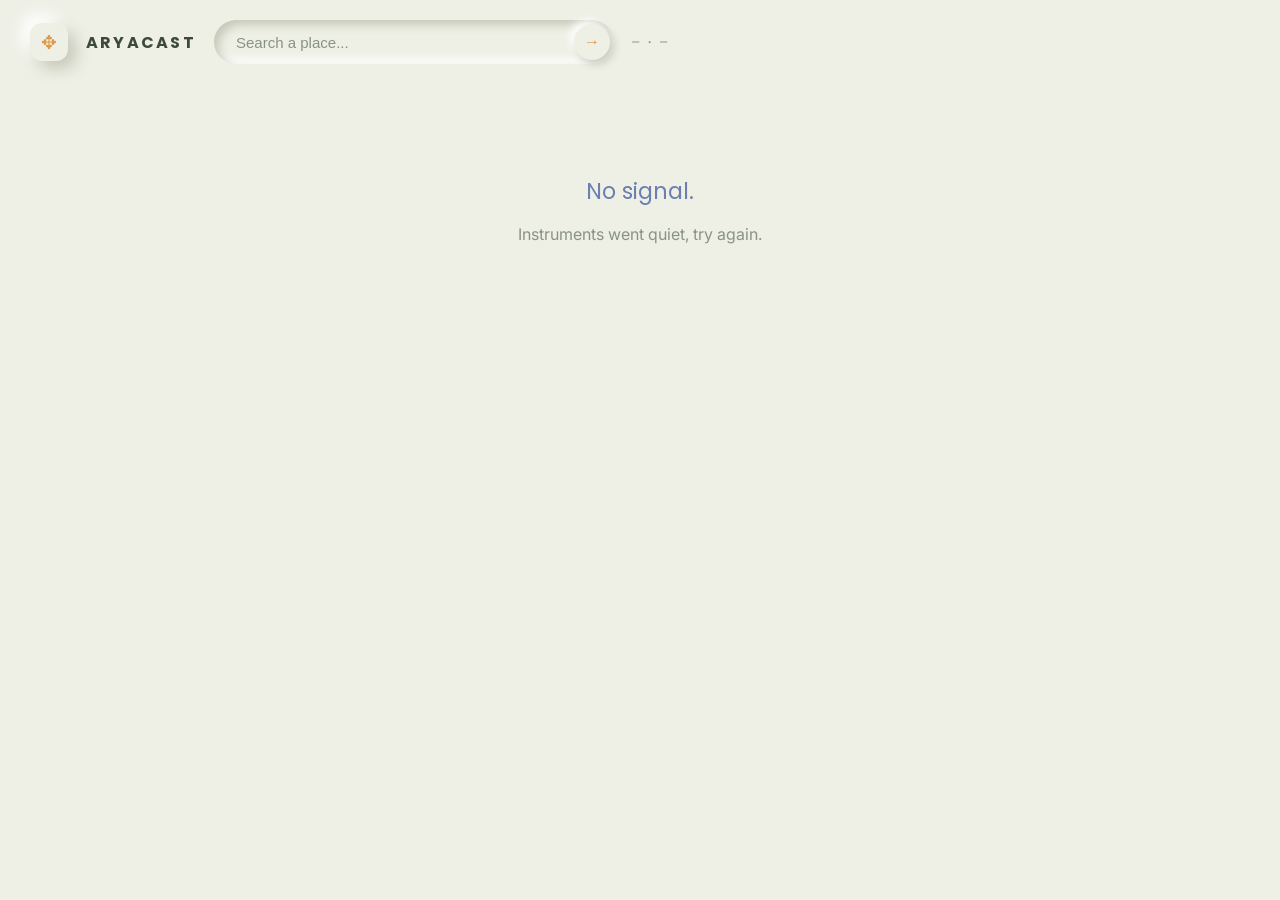
==== index.html @ 92b96210 "Add files via upload" ====
<!DOCTYPE html>
<html lang="en">
<head>
<meta charset="UTF-8">
<meta name="viewport" content="width=device-width, initial-scale=1.0">
<title>AryaCast — Weather</title>
<link rel="preconnect" href="https://fonts.googleapis.com">
<link href="https://fonts.googleapis.com/css2?family=Poppins:wght@600;700&family=Inter:wght@400;500&family=JetBrains+Mono:wght@400;500&display=swap" rel="stylesheet">
<style>
/* colors and fonts, change here for a different look */
:root {
  --base: #eef0e6; --sd: #c6c9b9; --sl: #ffffff; --text: #3d4a3a; --dim: #8a9382;
  --sun: #e0984a; --sky: #5a8f8a; --rain: #6b7fb0;
  --head: "Poppins", sans-serif; --body: "Inter", sans-serif; --num: "JetBrains Mono", monospace;
}
* { box-sizing: border-box; }
body { margin: 0; min-height: 100vh; background: var(--base); color: var(--text); font-family: var(--body); }
.num { font-family: var(--num); }
/* raised = box pops out, pressed = box pushed in (both use same bg, only shadow changes) */
.raised { background: var(--base); border-radius: 20px; box-shadow: 8px 8px 16px var(--sd), -8px -8px 16px var(--sl); }
.pressed { background: var(--base); border-radius: 16px; box-shadow: inset 5px 5px 10px var(--sd), inset -5px -5px 10px var(--sl); }
/* top bar */
.top-bar { display: flex; align-items: center; gap: 18px; padding: 20px 30px; }
.logo-circle { width: 38px; height: 38px; border-radius: 12px; display: flex; align-items: center; justify-content: center; color: var(--sun); font-size: 1.2rem; }
.logo-text { font-family: var(--head); font-weight: 700; font-size: 1rem; letter-spacing: .14em; }
.search-box { position: relative; flex: 1; max-width: 400px; display: flex; }
.search-inner { display: flex; align-items: center; width: 100%; padding: 4px 4px 4px 16px; border-radius: 999px; }
.search-inner input { flex: 1; background: transparent; border: none; color: var(--text); font-size: .94rem; padding: 9px 6px; outline: none; }
.search-inner input::placeholder { color: var(--dim); }
.search-inner button { width: 36px; height: 36px; border-radius: 50%; border: none; background: var(--base); color: var(--sun); font-size: 1rem; cursor: pointer; box-shadow: 4px 4px 8px var(--sd), -4px -4px 8px var(--sl); }
.search-inner button:active { box-shadow: inset 3px 3px 6px var(--sd), inset -3px -3px 6px var(--sl); }
.coords-text { color: var(--dim); font-size: .76rem; }
/* main area, loading spinner, error box */
.app-area { max-width: 1040px; margin: 0 auto; padding: 20px; }  .status-box { text-align: center; padding: 70px 20px; color: var(--dim); }
.spinner { width: 28px; height: 28px; margin: 0 auto 14px; border-radius: 50%; position: relative; box-shadow: inset 4px 4px 8px var(--sd), inset -4px -4px 8px var(--sl); }
.spinner::after { content: ""; position: absolute; inset: 6px; border-radius: 50%; border: 3px solid transparent; border-top-color: var(--sun); animation: spin .9s linear infinite; }
@keyframes spin { to { transform: rotate(360deg); } }
/* hero: big temperature + wind compass */
.hero-box { display: grid; grid-template-columns: 1.2fr 1fr; gap: 26px; align-items: center; padding: 32px 30px; margin-bottom: 18px; }
@media (max-width: 700px) { .hero-box { grid-template-columns: 1fr; } }
.place-name { color: var(--dim); font-size: .8rem; text-transform: uppercase; margin: 0 0 6px; }
.temp-row { display: flex; align-items: flex-start; gap: 4px; line-height: 1; }  .temp-number { font-family: var(--head); font-weight: 700; font-size: 5.5rem; }
.temp-unit { font-family: var(--head); font-size: 1.4rem; margin-top: 8px; color: var(--dim); }
.condition-text { font-size: 1.05rem; margin: 6px 0 4px; }  .feels-like { color: var(--dim); font-size: .8rem; margin: 0; }
.compass-column { display: flex; flex-direction: column; align-items: center; gap: 10px; }
.compass-circle { width: 190px; aspect-ratio: 1; border-radius: 50%; display: flex; align-items: center; justify-content: center; box-shadow: inset 6px 6px 12px var(--sd), inset -6px -6px 12px var(--sl); }
.compass-svg { width: 88%; }  .tick-lines line { stroke: var(--sd); stroke-width: 1.5; }  .tick-lines line.big-tick { stroke: var(--dim); stroke-width: 2; }
.direction-label { fill: var(--dim); font-family: var(--num); font-size: 11px; }
.wind-needle { transition: transform 1.1s ease; }  .needle-arrow { fill: var(--rain); }  .needle-center { fill: var(--base); stroke: var(--sd); }
.wind-reading-text { fill: var(--text); font-size: 12px; font-family: var(--num); }  .wind-caption { color: var(--dim); font-size: .74rem; margin: 0; }
/* small gauge cards: humidity, pressure, rain, uv */
.gauge-grid { display: grid; grid-template-columns: repeat(auto-fit, minmax(140px, 1fr)); gap: 14px; margin-bottom: 18px; }
.gauge-card { padding: 14px 16px; }  .gauge-label { font-size: .68rem; text-transform: uppercase; color: var(--dim); margin: 0 0 6px; }
.gauge-value { font-family: var(--head); font-size: 1.6rem; font-weight: 700; margin: 0; }
.gauge-value small { font-family: var(--body); font-size: .8rem; color: var(--dim); font-weight: 400; }
.gauge-bar-bg { height: 9px; border-radius: 6px; margin-top: 8px; box-shadow: inset 3px 3px 6px var(--sd), inset -3px -3px 6px var(--sl); }
.gauge-bar-fill { height: 100%; background: var(--sky); border-radius: 6px; transition: width 1s ease; }
/* hourly and daily panels */
.panel-box { padding: 18px 24px; margin-bottom: 18px; }  .hourly-row { display: flex; gap: 10px; overflow-x: auto; padding: 4px 4px 8px; }
.panel-heading { font-family: var(--head); font-weight: 700; font-size: .88rem; letter-spacing: .05em; text-transform: uppercase; color: var(--dim); margin: 0 0 14px; }
.hour-card { flex: 0 0 auto; width: 74px; text-align: center; padding: 12px 4px; border-radius: 14px; }
.hour-card p { margin: 0 0 6px; }  .hour-time { font-size: .7rem; color: var(--dim); }  .hour-icon { font-size: 1.2rem; }
.hour-temp { font-family: var(--head); font-weight: 700; font-size: 1.1rem; margin-bottom: 0; }
.daily-list { display: flex; flex-direction: column; gap: 8px; }
.day-row { display: grid; grid-template-columns: 66px 26px 1fr 92px; align-items: center; gap: 10px; padding: 10px 12px; }
.day-name { font-size: .85rem; }  .day-low { color: var(--dim); }
.day-temp-range { display: flex; gap: 6px; justify-self: end; font-family: var(--num); font-size: .8rem; }
.day-track { width: 64px; height: 6px; border-radius: 4px; position: relative; box-shadow: inset 2px 2px 4px var(--sd), inset -2px -2px 4px var(--sl); }
.day-track-fill { position: absolute; top: 0; height: 100%; border-radius: 4px; background: var(--sun); }  .footer-text { text-align: center; color: var(--dim); font-size: .72rem; }
</style>
</head>
<body>
<header class="top-bar">
  <div class="logo-circle raised">✥</div><span class="logo-text">ARYACAST</span>
  <form class="search-box" id="searchForm" autocomplete="off">
    <div class="search-inner pressed"><input type="text" id="cityInput" placeholder="Search a place..."><button type="submit">→</button></div>
  </form>
  <div class="coords-text num" id="coordsText">— · —</div>
</header>
<main class="app-area">
  <!-- shown while loading -->
  <section class="status-box" id="loadingBox"><div class="spinner"></div><p>Reading the instruments...</p></section>
  <!-- shown if something goes wrong -->
  <section class="status-box" id="errorBox" hidden>
    <p style="color: var(--rain); font-family: var(--head); font-size: 1.4rem; margin: 0;">No signal.</p>
    <p id="errorMessage">Try another place.</p>
  </section>
  <!-- main dashboard, hidden until data is ready -->
  <section id="dashboardBox" hidden>
    <section class="hero-box raised">
      <div>
        <p class="place-name num" id="placeText">—</p>
        <div class="temp-row"><span class="temp-number" id="tempNumber">--</span><span class="temp-unit">°C</span></div>
        <p class="condition-text" id="conditionText">—</p>
        <p class="feels-like num">feels like <span id="feelsLikeText">--°</span></p>
      </div>
      <div class="compass-column">
        <div class="compass-circle">
          <svg viewBox="0 0 220 220" class="compass-svg">
            <g class="tick-lines" id="tickLinesGroup"></g>
            <text class="direction-label" x="110" y="24" text-anchor="middle">N</text><text class="direction-label" x="110" y="203" text-anchor="middle">S</text>
            <text class="direction-label" x="16" y="115" text-anchor="middle">W</text><text class="direction-label" x="204" y="115" text-anchor="middle">E</text>
            <g id="needleGroup" class="wind-needle"><polygon points="110,34 116,110 110,124 104,110" class="needle-arrow"></polygon><circle cx="110" cy="110" r="7" class="needle-center"></circle></g>
            <text class="wind-reading-text" x="110" y="150" text-anchor="middle" id="windSpeedText">-- km/h</text>
          </svg>
        </div>
        <p class="wind-caption num">WIND · <span id="windDirText">--</span></p>
      </div>
    </section>
    <section class="gauge-grid" id="gaugeGrid"></section>
    <section class="panel-box raised"><h2 class="panel-heading">Next 24 hours</h2><div class="hourly-row" id="hourlyRow"></div></section>
    <section class="panel-box raised"><h2 class="panel-heading">7-day outlook</h2><div class="daily-list" id="dailyList"></div></section>
    <p class="footer-text num">Data via Open-Meteo · updated <span id="updatedTimeText">—</span></p>
  </section>
</main>
<script>
// AryaCast weather dashboard. Data from Open-Meteo (free, no api key needed)
const GEOCODE_API_URL = "https://geocoding-api.open-meteo.com/v1/search";
const WEATHER_API_URL = "https://api.open-meteo.com/v1/forecast";
function getEl(id) { return document.getElementById(id); }
// weather code number -> [text, emoji]
const WEATHER_CODES = { 0: ["Clear sky", "☀"], 1: ["Mainly clear", "🌤"], 2: ["Partly cloudy", "⛅"], 3: ["Overcast", "☁"],
  45: ["Fog", "🌫"], 48: ["Rime fog", "🌫"], 51: ["Light drizzle", "🌦"], 53: ["Drizzle", "🌦"],
  55: ["Dense drizzle", "🌦"], 61: ["Light rain", "🌧"], 63: ["Rain", "🌧"], 65: ["Heavy rain", "🌧"],
  71: ["Light snow", "🌨"], 73: ["Snow", "🌨"], 75: ["Heavy snow", "❄"], 80: ["Showers", "🌦"],
  81: ["Showers", "🌦"], 82: ["Violent showers", "⛈"], 95: ["Thunderstorm", "⛈"], 96: ["Thunderstorm + hail", "⛈"] };
function getWeatherLabel(code) { return (WEATHER_CODES[code] || ["Unknown"])[0]; }
function getWeatherIcon(code) { return (WEATHER_CODES[code] || ["", "•"])[1]; }
function drawCompassTicks() { // draw small tick marks around the compass circle
  const cx = 110, cy = 110, outerR = 96, group = getEl("tickLinesGroup");
  for (let deg = 0; deg < 360; deg += 10) {
    const isBig = deg % 90 === 0, innerR = isBig ? 82 : 88;
    const angle = (deg - 90) * (Math.PI / 180); // shift so 0 points up (north)
    const line = document.createElementNS("http://www.w3.org/2000/svg", "line");
    line.setAttribute("x1", (cx + outerR * Math.cos(angle)).toFixed(1));
    line.setAttribute("y1", (cy + outerR * Math.sin(angle)).toFixed(1));
    line.setAttribute("x2", (cx + innerR * Math.cos(angle)).toFixed(1));
    line.setAttribute("y2", (cy + innerR * Math.sin(angle)).toFixed(1));
    if (isBig) line.classList.add("big-tick"); group.appendChild(line);
  }
}
// wind angle number (like 90) -> letter (like "E")
function angleToCompassLetter(deg) { return ["N", "NE", "E", "SE", "S", "SW", "W", "NW"][Math.round(deg / 45) % 8]; }
function clampNumber(value, min, max) { return Math.max(min, Math.min(max, value)); }
async function findPlace(placeName, howMany) { // ask open-meteo: "where is this place?" gives back lat/lon
  const url = GEOCODE_API_URL + "?name=" + encodeURIComponent(placeName) + "&count=" + howMany + "&language=en&format=json";
  const res = await fetch(url); const data = await res.json();
  return data.results || [];
}
function buildPlaceLabel(place) { // build a label like "Patna, Bihar" from place data
  return [place.name, place.admin1, place.country].filter(function (p) { return p; }).slice(0, 2).join(", ");
}
async function searchAndShowWeather(placeName) { // user typed a place and hit search
  showOnly("loadingBox");
  try {
    const results = await findPlace(placeName, 1);
    if (results.length === 0) {
      getEl("errorMessage").textContent = "Couldn't find \"" + placeName + "\"."; showOnly("errorBox"); return;
    }
    loadWeatherFor(results[0].latitude, results[0].longitude, buildPlaceLabel(results[0]));
  } catch (err) {
    getEl("errorMessage").textContent = "Network error, try again."; showOnly("errorBox");
  }
}
async function loadWeatherFor(lat, lon, placeLabel) { // gets the actual weather numbers for a given lat/lon
  showOnly("loadingBox");
  try {
    const params = new URLSearchParams({
      latitude: lat, longitude: lon,
      current: "temperature_2m,relative_humidity_2m,apparent_temperature,precipitation,weather_code,wind_speed_10m,wind_direction_10m,surface_pressure",
      hourly: "temperature_2m,weather_code",
      daily: "weather_code,temperature_2m_max,temperature_2m_min,uv_index_max",
      timezone: "auto", forecast_days: 7
    });
    const res = await fetch(WEATHER_API_URL + "?" + params); const data = await res.json();
    displayWeather(data, placeLabel, lat, lon);
  } catch (err) {
    getEl("errorMessage").textContent = "Instruments went quiet, try again."; showOnly("errorBox");
  }
}
function showOnly(boxId) { // show only one box at a time: loading / error / dashboard
  ["loadingBox", "errorBox", "dashboardBox"].forEach(function (id) { getEl(id).hidden = (id !== boxId); });
}
function displayWeather(data, placeLabel, lat, lon) { // fill the whole page with weather numbers
  const c = data.current;
  getEl("coordsText").textContent = lat.toFixed(2) + "° " + lon.toFixed(2) + "°";
  getEl("placeText").textContent = placeLabel;
  getEl("tempNumber").textContent = Math.round(c.temperature_2m);
  getEl("conditionText").textContent = getWeatherIcon(c.weather_code) + " " + getWeatherLabel(c.weather_code);
  getEl("feelsLikeText").textContent = Math.round(c.apparent_temperature) + "°";
  getEl("needleGroup").setAttribute("transform", "rotate(" + c.wind_direction_10m + " 110 110)");
  getEl("windSpeedText").textContent = Math.round(c.wind_speed_10m) + " km/h";
  getEl("windDirText").textContent = Math.round(c.wind_direction_10m) + "° " + angleToCompassLetter(c.wind_direction_10m);
  fillGaugeCards(c, data.daily); fillHourlyRow(data.hourly); fillDailyList(data.daily);
  getEl("updatedTimeText").textContent = new Date().toLocaleTimeString([], { hour: "2-digit", minute: "2-digit" });
  showOnly("dashboardBox");
}
function fillGaugeCards(c, daily) {
  const uv = daily.uv_index_max ? daily.uv_index_max[0] : null;
  const list = [
    ["Humidity", Math.round(c.relative_humidity_2m) + "<small>%</small>", c.relative_humidity_2m],
    ["Pressure", Math.round(c.surface_pressure) + "<small>hPa</small>", clampNumber((c.surface_pressure - 970) / 0.8, 4, 100)],
    ["Precipitation", c.precipitation.toFixed(1) + "<small>mm</small>", clampNumber(c.precipitation * 20, 4, 100)],
    ["UV index", uv !== null ? uv.toFixed(1) : "—", uv !== null ? clampNumber((uv / 11) * 100, 4, 100) : 0]
  ];
  const grid = getEl("gaugeGrid"); grid.innerHTML = "";
  list.forEach(function (g) {
    grid.innerHTML += '<div class="gauge-card raised"><p class="gauge-label">' + g[0] + '</p><p class="gauge-value">' + g[1] + '</p><div class="gauge-bar-bg"><div class="gauge-bar-fill" style="width:' + g[2] + '%"></div></div></div>';
  });
}
function fillHourlyRow(hourly) {
  const row = getEl("hourlyRow"); row.innerHTML = "";
  const now = new Date();
  let startIndex = hourly.time.findIndex(function (t) { return new Date(t) >= now; });
  if (startIndex === -1) startIndex = 0;
  hourly.time.slice(startIndex, startIndex + 24).forEach(function (t, i) {
    const idx = startIndex + i, hourLabel = new Date(t).toLocaleTimeString([], { hour: "numeric" });
    row.innerHTML += '<div class="hour-card raised"><p class="hour-time">' + hourLabel + '</p><p class="hour-icon">' + getWeatherIcon(hourly.weather_code[idx]) + '</p><p class="hour-temp">' + Math.round(hourly.temperature_2m[idx]) + '°</p></div>';
  });
}
function fillDailyList(daily) {
  const list = getEl("dailyList");
  list.innerHTML = "";
  const lows = daily.temperature_2m_min, highs = daily.temperature_2m_max;
  const weekMin = Math.min.apply(null, lows), weekMax = Math.max.apply(null, highs), weekSpan = (weekMax - weekMin) || 1;
  daily.time.forEach(function (dateStr, i) {
    const dayLabel = (i === 0) ? "Today" : new Date(dateStr).toLocaleDateString([], { weekday: "short" });
    const low = Math.round(lows[i]), high = Math.round(highs[i]);
    const left = ((low - weekMin) / weekSpan) * 100, width = Math.max(((high - low) / weekSpan) * 100, 6);
    list.innerHTML += '<div class="day-row pressed"><span class="day-name">' + dayLabel + '</span><span>' + getWeatherIcon(daily.weather_code[i]) + '</span><div class="day-track"><div class="day-track-fill" style="left:' + left + '%; width:' + width + '%"></div></div><span class="day-temp-range"><span class="day-low">' + low + '°</span> / ' + high + '°</span></div>';
  });
}
// runs first, when the page opens
drawCompassTicks();
getEl("searchForm").addEventListener("submit", function (e) {
  e.preventDefault();
  const typed = getEl("cityInput").value.trim();
  if (typed) searchAndShowWeather(typed);
});
// try browser location first, fall back to Patna if blocked or unavailable
function useDefaultCity() { loadWeatherFor(25.5941, 85.1376, "Patna, India"); }
if (navigator.geolocation) {
  navigator.geolocation.getCurrentPosition(
    function (pos) { loadWeatherFor(pos.coords.latitude, pos.coords.longitude, "Your location"); },
    useDefaultCity, { timeout: 4000 }
  );
} else { useDefaultCity(); }
</script>
</body>
</html>
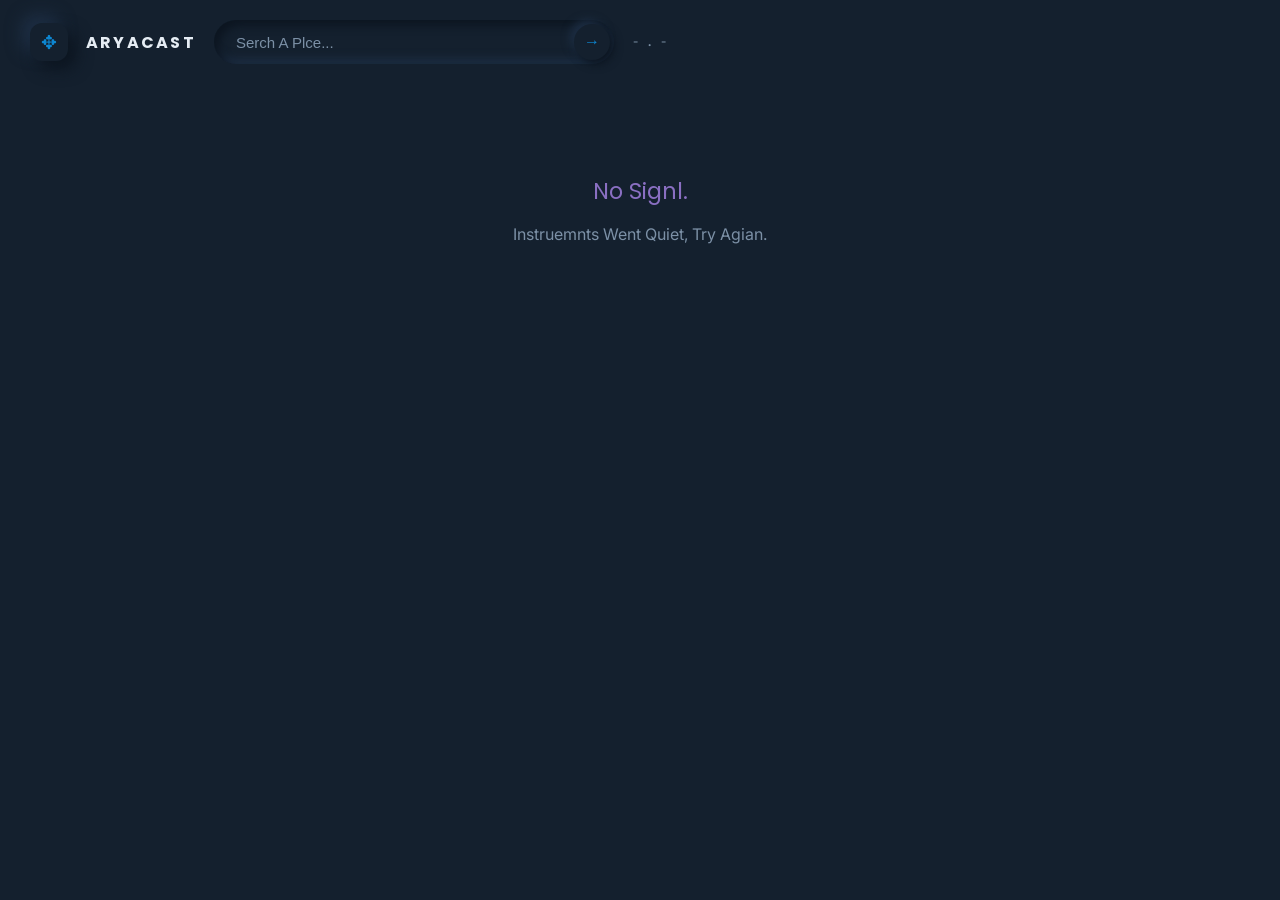
==== commit b6337dd8: "Add files via upload" ====
--- a/index.html
+++ b/index.html
@@ -3,68 +3,57 @@
 <head>
 <meta charset="UTF-8">
 <meta name="viewport" content="width=device-width, initial-scale=1.0">
-<title>AryaCast — Weather</title>
+<title>AryaCast - Weather App</title>
 <link rel="preconnect" href="https://fonts.googleapis.com">
 <link href="https://fonts.googleapis.com/css2?family=Poppins:wght@600;700&family=Inter:wght@400;500&family=JetBrains+Mono:wght@400;500&display=swap" rel="stylesheet">
 <style>
-/* colors and fonts, change here for a different look */
-:root {
-  --base: #eef0e6; --sd: #c6c9b9; --sl: #ffffff; --text: #3d4a3a; --dim: #8a9382;
-  --sun: #e0984a; --sky: #5a8f8a; --rain: #6b7fb0;
-  --head: "Poppins", sans-serif; --body: "Inter", sans-serif; --num: "JetBrains Mono", monospace;
-}
+/* colors, change here for different theme */
+:root { --base: #14202e; --sd: #0c1520; --sl: #1e2f45; --text: #e6edf4; --dim: #7c90a6; --sun: #0d87d2; --sky: #0d87d2; --rain: #8a6fc2; }
 * { box-sizing: border-box; }
-body { margin: 0; min-height: 100vh; background: var(--base); color: var(--text); font-family: var(--body); }
-.num { font-family: var(--num); }
-/* raised = box pops out, pressed = box pushed in (both use same bg, only shadow changes) */
+body { margin: 0; min-height: 100vh; background: var(--base); color: var(--text); font-family: "Inter", sans-serif; }
+.num { font-family: "JetBrains Mono", monospace; }
 .raised { background: var(--base); border-radius: 20px; box-shadow: 8px 8px 16px var(--sd), -8px -8px 16px var(--sl); }
 .pressed { background: var(--base); border-radius: 16px; box-shadow: inset 5px 5px 10px var(--sd), inset -5px -5px 10px var(--sl); }
-/* top bar */
 .top-bar { display: flex; align-items: center; gap: 18px; padding: 20px 30px; }
 .logo-circle { width: 38px; height: 38px; border-radius: 12px; display: flex; align-items: center; justify-content: center; color: var(--sun); font-size: 1.2rem; }
-.logo-text { font-family: var(--head); font-weight: 700; font-size: 1rem; letter-spacing: .14em; }
+.logo-text { font-family: "Poppins", sans-serif; font-weight: 700; font-size: 1rem; letter-spacing: .14em; }
 .search-box { position: relative; flex: 1; max-width: 400px; display: flex; }
 .search-inner { display: flex; align-items: center; width: 100%; padding: 4px 4px 4px 16px; border-radius: 999px; }
 .search-inner input { flex: 1; background: transparent; border: none; color: var(--text); font-size: .94rem; padding: 9px 6px; outline: none; }
 .search-inner input::placeholder { color: var(--dim); }
 .search-inner button { width: 36px; height: 36px; border-radius: 50%; border: none; background: var(--base); color: var(--sun); font-size: 1rem; cursor: pointer; box-shadow: 4px 4px 8px var(--sd), -4px -4px 8px var(--sl); }
-.search-inner button:active { box-shadow: inset 3px 3px 6px var(--sd), inset -3px -3px 6px var(--sl); }
 .coords-text { color: var(--dim); font-size: .76rem; }
-/* main area, loading spinner, error box */
 .app-area { max-width: 1040px; margin: 0 auto; padding: 20px; }  .status-box { text-align: center; padding: 70px 20px; color: var(--dim); }
 .spinner { width: 28px; height: 28px; margin: 0 auto 14px; border-radius: 50%; position: relative; box-shadow: inset 4px 4px 8px var(--sd), inset -4px -4px 8px var(--sl); }
 .spinner::after { content: ""; position: absolute; inset: 6px; border-radius: 50%; border: 3px solid transparent; border-top-color: var(--sun); animation: spin .9s linear infinite; }
 @keyframes spin { to { transform: rotate(360deg); } }
-/* hero: big temperature + wind compass */
 .hero-box { display: grid; grid-template-columns: 1.2fr 1fr; gap: 26px; align-items: center; padding: 32px 30px; margin-bottom: 18px; }
 @media (max-width: 700px) { .hero-box { grid-template-columns: 1fr; } }
 .place-name { color: var(--dim); font-size: .8rem; text-transform: uppercase; margin: 0 0 6px; }
-.temp-row { display: flex; align-items: flex-start; gap: 4px; line-height: 1; }  .temp-number { font-family: var(--head); font-weight: 700; font-size: 5.5rem; }
-.temp-unit { font-family: var(--head); font-size: 1.4rem; margin-top: 8px; color: var(--dim); }
+.temp-row { display: flex; align-items: flex-start; gap: 4px; line-height: 1; }  .temp-number { font-family: "Poppins", sans-serif; font-weight: 700; font-size: 5.5rem; }
+.temp-unit { font-family: "Poppins", sans-serif; font-size: 1.4rem; margin-top: 8px; color: var(--dim); }
 .condition-text { font-size: 1.05rem; margin: 6px 0 4px; }  .feels-like { color: var(--dim); font-size: .8rem; margin: 0; }
 .compass-column { display: flex; flex-direction: column; align-items: center; gap: 10px; }
 .compass-circle { width: 190px; aspect-ratio: 1; border-radius: 50%; display: flex; align-items: center; justify-content: center; box-shadow: inset 6px 6px 12px var(--sd), inset -6px -6px 12px var(--sl); }
 .compass-svg { width: 88%; }  .tick-lines line { stroke: var(--sd); stroke-width: 1.5; }  .tick-lines line.big-tick { stroke: var(--dim); stroke-width: 2; }
-.direction-label { fill: var(--dim); font-family: var(--num); font-size: 11px; }
+.direction-label { fill: var(--dim); font-family: "JetBrains Mono", monospace; font-size: 11px; }
 .wind-needle { transition: transform 1.1s ease; }  .needle-arrow { fill: var(--rain); }  .needle-center { fill: var(--base); stroke: var(--sd); }
-.wind-reading-text { fill: var(--text); font-size: 12px; font-family: var(--num); }  .wind-caption { color: var(--dim); font-size: .74rem; margin: 0; }
-/* small gauge cards: humidity, pressure, rain, uv */
+.wind-reading-text { fill: var(--text); font-size: 12px; font-family: "JetBrains Mono", monospace; }  .wind-caption { color: var(--dim); font-size: .74rem; margin: 0; }
 .gauge-grid { display: grid; grid-template-columns: repeat(auto-fit, minmax(140px, 1fr)); gap: 14px; margin-bottom: 18px; }
 .gauge-card { padding: 14px 16px; }  .gauge-label { font-size: .68rem; text-transform: uppercase; color: var(--dim); margin: 0 0 6px; }
-.gauge-value { font-family: var(--head); font-size: 1.6rem; font-weight: 700; margin: 0; }
-.gauge-value small { font-family: var(--body); font-size: .8rem; color: var(--dim); font-weight: 400; }
+.gauge-value { font-family: "Poppins", sans-serif; font-size: 1.6rem; font-weight: 700; margin: 0; }
+.gauge-value small { font-family: "Inter", sans-serif; font-size: .8rem; color: var(--dim); font-weight: 400; }
 .gauge-bar-bg { height: 9px; border-radius: 6px; margin-top: 8px; box-shadow: inset 3px 3px 6px var(--sd), inset -3px -3px 6px var(--sl); }
 .gauge-bar-fill { height: 100%; background: var(--sky); border-radius: 6px; transition: width 1s ease; }
-/* hourly and daily panels */
 .panel-box { padding: 18px 24px; margin-bottom: 18px; }  .hourly-row { display: flex; gap: 10px; overflow-x: auto; padding: 4px 4px 8px; }
-.panel-heading { font-family: var(--head); font-weight: 700; font-size: .88rem; letter-spacing: .05em; text-transform: uppercase; color: var(--dim); margin: 0 0 14px; }
+.panel-heading { font-family: "Poppins", sans-serif; font-weight: 700; font-size: .88rem; letter-spacing: .05em; text-transform: uppercase; color: var(--dim); margin: 0 0 14px; }
 .hour-card { flex: 0 0 auto; width: 74px; text-align: center; padding: 12px 4px; border-radius: 14px; }
 .hour-card p { margin: 0 0 6px; }  .hour-time { font-size: .7rem; color: var(--dim); }  .hour-icon { font-size: 1.2rem; }
-.hour-temp { font-family: var(--head); font-weight: 700; font-size: 1.1rem; margin-bottom: 0; }
+.hour-temp { font-family: "Poppins", sans-serif; font-weight: 700; font-size: 1.1rem; margin-bottom: 0; }
 .daily-list { display: flex; flex-direction: column; gap: 8px; }
 .day-row { display: grid; grid-template-columns: 66px 26px 1fr 92px; align-items: center; gap: 10px; padding: 10px 12px; }
 .day-name { font-size: .85rem; }  .day-low { color: var(--dim); }
-.day-temp-range { display: flex; gap: 6px; justify-self: end; font-family: var(--num); font-size: .8rem; }
+.day-temp-range { display: flex; gap: 6px; justify-self: end; font-family: "JetBrains Mono", monospace; font-size: .8rem; }
 .day-track { width: 64px; height: 6px; border-radius: 4px; position: relative; box-shadow: inset 2px 2px 4px var(--sd), inset -2px -2px 4px var(--sl); }
 .day-track-fill { position: absolute; top: 0; height: 100%; border-radius: 4px; background: var(--sun); }  .footer-text { text-align: center; color: var(--dim); font-size: .72rem; }
 </style>
@@ -73,26 +62,26 @@
 <header class="top-bar">
   <div class="logo-circle raised">✥</div><span class="logo-text">ARYACAST</span>
   <form class="search-box" id="searchForm" autocomplete="off">
-    <div class="search-inner pressed"><input type="text" id="cityInput" placeholder="Search a place..."><button type="submit">→</button></div>
+    <div class="search-inner pressed"><input type="text" id="cityInput" placeholder="Serch A Plce..."><button type="submit">→</button></div>
   </form>
-  <div class="coords-text num" id="coordsText">— · —</div>
+  <div class="coords-text num" id="coordsText">- . -</div>
 </header>
 <main class="app-area">
-  <!-- shown while loading -->
-  <section class="status-box" id="loadingBox"><div class="spinner"></div><p>Reading the instruments...</p></section>
+  <!-- shown while data is loading -->
+  <section class="status-box" id="loadingBox"><div class="spinner"></div><p>Readng The Instruemnts...</p></section>
   <!-- shown if something goes wrong -->
   <section class="status-box" id="errorBox" hidden>
-    <p style="color: var(--rain); font-family: var(--head); font-size: 1.4rem; margin: 0;">No signal.</p>
-    <p id="errorMessage">Try another place.</p>
+    <p style="color: var(--rain); font-family: 'Poppins', sans-serif; font-size: 1.4rem; margin: 0;">No Signl.</p>
+    <p id="errorMessage">Try Anothr Plce.</p>
   </section>
-  <!-- main dashboard, hidden until data is ready -->
+  <!-- main dashboard, hidden until weather data comes -->
   <section id="dashboardBox" hidden>
     <section class="hero-box raised">
       <div>
-        <p class="place-name num" id="placeText">—</p>
+        <p class="place-name num" id="placeText">-</p>
         <div class="temp-row"><span class="temp-number" id="tempNumber">--</span><span class="temp-unit">°C</span></div>
-        <p class="condition-text" id="conditionText">—</p>
-        <p class="feels-like num">feels like <span id="feelsLikeText">--°</span></p>
+        <p class="condition-text" id="conditionText">-</p>
+        <p class="feels-like num">Feals Like <span id="feelsLikeText">--°</span></p>
       </div>
       <div class="compass-column">
         <div class="compass-circle">
@@ -104,85 +93,92 @@
             <text class="wind-reading-text" x="110" y="150" text-anchor="middle" id="windSpeedText">-- km/h</text>
           </svg>
         </div>
-        <p class="wind-caption num">WIND · <span id="windDirText">--</span></p>
+        <p class="wind-caption num">WNID · <span id="windDirText">--</span></p>
       </div>
     </section>
     <section class="gauge-grid" id="gaugeGrid"></section>
-    <section class="panel-box raised"><h2 class="panel-heading">Next 24 hours</h2><div class="hourly-row" id="hourlyRow"></div></section>
-    <section class="panel-box raised"><h2 class="panel-heading">7-day outlook</h2><div class="daily-list" id="dailyList"></div></section>
-    <p class="footer-text num">Data via Open-Meteo · updated <span id="updatedTimeText">—</span></p>
+    <section class="panel-box raised"><h2 class="panel-heading">Next 24 Hors</h2><div class="hourly-row" id="hourlyRow"></div></section>
+    <section class="panel-box raised"><h2 class="panel-heading">7 Dya Outlok</h2><div class="daily-list" id="dailyList"></div></section>
+    <p class="footer-text num">Data Va Opne-Meteo</p>
   </section>
 </main>
 <script>
-// AryaCast weather dashboard. Data from Open-Meteo (free, no api key needed)
-const GEOCODE_API_URL = "https://geocoding-api.open-meteo.com/v1/search";
-const WEATHER_API_URL = "https://api.open-meteo.com/v1/forecast";
+// AryaCast weather app. uses Open-Meteo (free, no api key needed)
+var GEOCODE_API_URL = "https://geocoding-api.open-meteo.com/v1/search";
+var WEATHER_API_URL = "https://api.open-meteo.com/v1/forecast";
 function getEl(id) { return document.getElementById(id); }
 // weather code number -> [text, emoji]
-const WEATHER_CODES = { 0: ["Clear sky", "☀"], 1: ["Mainly clear", "🌤"], 2: ["Partly cloudy", "⛅"], 3: ["Overcast", "☁"],
-  45: ["Fog", "🌫"], 48: ["Rime fog", "🌫"], 51: ["Light drizzle", "🌦"], 53: ["Drizzle", "🌦"],
-  55: ["Dense drizzle", "🌦"], 61: ["Light rain", "🌧"], 63: ["Rain", "🌧"], 65: ["Heavy rain", "🌧"],
-  71: ["Light snow", "🌨"], 73: ["Snow", "🌨"], 75: ["Heavy snow", "❄"], 80: ["Showers", "🌦"],
-  81: ["Showers", "🌦"], 82: ["Violent showers", "⛈"], 95: ["Thunderstorm", "⛈"], 96: ["Thunderstorm + hail", "⛈"] };
-function getWeatherLabel(code) { return (WEATHER_CODES[code] || ["Unknown"])[0]; }
-function getWeatherIcon(code) { return (WEATHER_CODES[code] || ["", "•"])[1]; }
-function drawCompassTicks() { // draw small tick marks around the compass circle
-  const cx = 110, cy = 110, outerR = 96, group = getEl("tickLinesGroup");
-  for (let deg = 0; deg < 360; deg += 10) {
-    const isBig = deg % 90 === 0, innerR = isBig ? 82 : 88;
-    const angle = (deg - 90) * (Math.PI / 180); // shift so 0 points up (north)
-    const line = document.createElementNS("http://www.w3.org/2000/svg", "line");
+var WEATHER_CODES = { 0: ["Clera Sky", "☀"], 1: ["Mainl Clear", "🌤"], 2: ["Partl Cloudy", "⛅"], 3: ["Overcat", "☁"],
+  45: ["Fgo", "🌫"], 48: ["Rime Fgo", "🌫"], 51: ["Ligth Drizle", "🌦"], 53: ["Drizle", "🌦"],
+  55: ["Dense Drizle", "🌦"], 61: ["Ligth Rian", "🌧"], 63: ["Rian", "🌧"], 65: ["Heavy Rian", "🌧"],
+  71: ["Ligth Snwo", "🌨"], 73: ["Snwo", "🌨"], 75: ["Heavy Snwo", "❄"], 80: ["Showres", "🌦"],
+  81: ["Showres", "🌦"], 82: ["Violnet Showres", "⛈"], 95: ["Thunderstrom", "⛈"], 96: ["Thunderstrom + Hial", "⛈"] };
+function getWeatherLabel(code) { if (WEATHER_CODES[code]) return WEATHER_CODES[code][0]; return "Unkown"; }
+function getWeatherIcon(code) { if (WEATHER_CODES[code]) return WEATHER_CODES[code][1]; return "•"; }
+function drawCompassTicks() { // draws small tick marks around the compass circle
+  var cx = 110, cy = 110, outerR = 96, group = getEl("tickLinesGroup");
+  for (var deg = 0; deg < 360; deg = deg + 10) {
+    var isBig = (deg % 90 === 0), innerR = isBig ? 82 : 88;
+    var angle = (deg - 90) * (Math.PI / 180); // -90 so it starts pointing up
+    var line = document.createElementNS("http://www.w3.org/2000/svg", "line");
     line.setAttribute("x1", (cx + outerR * Math.cos(angle)).toFixed(1));
     line.setAttribute("y1", (cy + outerR * Math.sin(angle)).toFixed(1));
     line.setAttribute("x2", (cx + innerR * Math.cos(angle)).toFixed(1));
     line.setAttribute("y2", (cy + innerR * Math.sin(angle)).toFixed(1));
-    if (isBig) line.classList.add("big-tick"); group.appendChild(line);
+    if (isBig) { line.classList.add("big-tick"); }
+    group.appendChild(line);
   }
 }
 // wind angle number (like 90) -> letter (like "E")
-function angleToCompassLetter(deg) { return ["N", "NE", "E", "SE", "S", "SW", "W", "NW"][Math.round(deg / 45) % 8]; }
-function clampNumber(value, min, max) { return Math.max(min, Math.min(max, value)); }
-async function findPlace(placeName, howMany) { // ask open-meteo: "where is this place?" gives back lat/lon
-  const url = GEOCODE_API_URL + "?name=" + encodeURIComponent(placeName) + "&count=" + howMany + "&language=en&format=json";
-  const res = await fetch(url); const data = await res.json();
-  return data.results || [];
-}
-function buildPlaceLabel(place) { // build a label like "Patna, Bihar" from place data
-  return [place.name, place.admin1, place.country].filter(function (p) { return p; }).slice(0, 2).join(", ");
-}
-async function searchAndShowWeather(placeName) { // user typed a place and hit search
+function angleToCompassLetter(deg) { var letters = ["N", "NE", "E", "SE", "S", "SW", "W", "NW"]; return letters[Math.round(deg / 45) % 8]; }
+function clampNumber(value, min, max) { if (value < min) return min; if (value > max) return max; return value; }
+// ask open-meteo: "where is this place?" gives back lat/lon
+function findPlace(placeName, howMany, callback) {
+  var url = GEOCODE_API_URL + "?name=" + encodeURIComponent(placeName) + "&count=" + howMany + "&language=en&format=json";
+  fetch(url).then(function (res) { return res.json(); }).then(function (data) { callback(data.results || []); });
+}
+// makes a label like "Patna, Bihar" from the place data
+function buildPlaceLabel(place) {
+  var parts = [];
+  if (place.name) parts.push(place.name);
+  if (place.admin1) parts.push(place.admin1);
+  if (place.country && parts.length < 2) parts.push(place.country);
+  return parts.join(", ");
+}
+function searchAndShowWeather(placeName) { // user typed a place and hit search
   showOnly("loadingBox");
-  try {
-    const results = await findPlace(placeName, 1);
+  findPlace(placeName, 1, function (results) {
     if (results.length === 0) {
-      getEl("errorMessage").textContent = "Couldn't find \"" + placeName + "\"."; showOnly("errorBox"); return;
+      getEl("errorMessage").textContent = "Coudln't Fnd \"" + placeName + "\".";
+      showOnly("errorBox");
+      return;
     }
-    loadWeatherFor(results[0].latitude, results[0].longitude, buildPlaceLabel(results[0]));
-  } catch (err) {
-    getEl("errorMessage").textContent = "Network error, try again."; showOnly("errorBox");
-  }
-}
-async function loadWeatherFor(lat, lon, placeLabel) { // gets the actual weather numbers for a given lat/lon
+    var place = results[0];
+    loadWeatherFor(place.latitude, place.longitude, buildPlaceLabel(place));
+  });
+}
+function loadWeatherFor(lat, lon, placeLabel) { // gets the actual weather numbers for a lat/lon
   showOnly("loadingBox");
-  try {
-    const params = new URLSearchParams({
-      latitude: lat, longitude: lon,
-      current: "temperature_2m,relative_humidity_2m,apparent_temperature,precipitation,weather_code,wind_speed_10m,wind_direction_10m,surface_pressure",
-      hourly: "temperature_2m,weather_code",
-      daily: "weather_code,temperature_2m_max,temperature_2m_min,uv_index_max",
-      timezone: "auto", forecast_days: 7
-    });
-    const res = await fetch(WEATHER_API_URL + "?" + params); const data = await res.json();
+  var params = new URLSearchParams({
+    latitude: lat, longitude: lon,
+    current: "temperature_2m,relative_humidity_2m,apparent_temperature,precipitation,weather_code,wind_speed_10m,wind_direction_10m,surface_pressure",
+    hourly: "temperature_2m,weather_code",
+    daily: "weather_code,temperature_2m_max,temperature_2m_min,uv_index_max",
+    timezone: "auto", forecast_days: 7
+  });
+  fetch(WEATHER_API_URL + "?" + params).then(function (res) { return res.json(); }).then(function (data) {
     displayWeather(data, placeLabel, lat, lon);
-  } catch (err) {
-    getEl("errorMessage").textContent = "Instruments went quiet, try again."; showOnly("errorBox");
-  }
+  }).catch(function (err) {
+    getEl("errorMessage").textContent = "Instruemnts Went Quiet, Try Agian.";
+    showOnly("errorBox");
+  });
 }
 function showOnly(boxId) { // show only one box at a time: loading / error / dashboard
-  ["loadingBox", "errorBox", "dashboardBox"].forEach(function (id) { getEl(id).hidden = (id !== boxId); });
+  var boxes = ["loadingBox", "errorBox", "dashboardBox"];
+  for (var i = 0; i < boxes.length; i++) { getEl(boxes[i]).hidden = (boxes[i] !== boxId); }
 }
 function displayWeather(data, placeLabel, lat, lon) { // fill the whole page with weather numbers
-  const c = data.current;
+  var c = data.current;
   getEl("coordsText").textContent = lat.toFixed(2) + "° " + lon.toFixed(2) + "°";
   getEl("placeText").textContent = placeLabel;
   getEl("tempNumber").textContent = Math.round(c.temperature_2m);
@@ -191,59 +187,61 @@
   getEl("needleGroup").setAttribute("transform", "rotate(" + c.wind_direction_10m + " 110 110)");
   getEl("windSpeedText").textContent = Math.round(c.wind_speed_10m) + " km/h";
   getEl("windDirText").textContent = Math.round(c.wind_direction_10m) + "° " + angleToCompassLetter(c.wind_direction_10m);
-  fillGaugeCards(c, data.daily); fillHourlyRow(data.hourly); fillDailyList(data.daily);
-  getEl("updatedTimeText").textContent = new Date().toLocaleTimeString([], { hour: "2-digit", minute: "2-digit" });
+  fillGaugeCards(c, data.daily);
+  fillHourlyRow(data.hourly);
+  fillDailyList(data.daily);
   showOnly("dashboardBox");
 }
 function fillGaugeCards(c, daily) {
-  const uv = daily.uv_index_max ? daily.uv_index_max[0] : null;
-  const list = [
-    ["Humidity", Math.round(c.relative_humidity_2m) + "<small>%</small>", c.relative_humidity_2m],
-    ["Pressure", Math.round(c.surface_pressure) + "<small>hPa</small>", clampNumber((c.surface_pressure - 970) / 0.8, 4, 100)],
-    ["Precipitation", c.precipitation.toFixed(1) + "<small>mm</small>", clampNumber(c.precipitation * 20, 4, 100)],
-    ["UV index", uv !== null ? uv.toFixed(1) : "—", uv !== null ? clampNumber((uv / 11) * 100, 4, 100) : 0]
+  var uv = daily.uv_index_max ? daily.uv_index_max[0] : null;
+  var list = [
+    ["Humidty", Math.round(c.relative_humidity_2m) + "<small>%</small>", c.relative_humidity_2m],
+    ["Presure", Math.round(c.surface_pressure) + "<small>hPa</small>", clampNumber((c.surface_pressure - 970) / 0.8, 4, 100)],
+    ["Precipitaton", c.precipitation.toFixed(1) + "<small>mm</small>", clampNumber(c.precipitation * 20, 4, 100)],
+    ["UV Indx", uv !== null ? uv.toFixed(1) : "-", uv !== null ? clampNumber((uv / 11) * 100, 4, 100) : 0]
   ];
-  const grid = getEl("gaugeGrid"); grid.innerHTML = "";
-  list.forEach(function (g) {
+  var grid = getEl("gaugeGrid"); grid.innerHTML = "";
+  for (var i = 0; i < list.length; i++) {
+    var g = list[i];
     grid.innerHTML += '<div class="gauge-card raised"><p class="gauge-label">' + g[0] + '</p><p class="gauge-value">' + g[1] + '</p><div class="gauge-bar-bg"><div class="gauge-bar-fill" style="width:' + g[2] + '%"></div></div></div>';
-  });
+  }
 }
 function fillHourlyRow(hourly) {
-  const row = getEl("hourlyRow"); row.innerHTML = "";
-  const now = new Date();
-  let startIndex = hourly.time.findIndex(function (t) { return new Date(t) >= now; });
-  if (startIndex === -1) startIndex = 0;
-  hourly.time.slice(startIndex, startIndex + 24).forEach(function (t, i) {
-    const idx = startIndex + i, hourLabel = new Date(t).toLocaleTimeString([], { hour: "numeric" });
+  var row = getEl("hourlyRow"); row.innerHTML = "";
+  var now = new Date(), startIndex = 0;
+  for (var i = 0; i < hourly.time.length; i++) { if (new Date(hourly.time[i]) >= now) { startIndex = i; break; } }
+  var end = Math.min(startIndex + 24, hourly.time.length);
+  for (var idx = startIndex; idx < end; idx++) {
+    var hourLabel = new Date(hourly.time[idx]).toLocaleTimeString([], { hour: "numeric" });
     row.innerHTML += '<div class="hour-card raised"><p class="hour-time">' + hourLabel + '</p><p class="hour-icon">' + getWeatherIcon(hourly.weather_code[idx]) + '</p><p class="hour-temp">' + Math.round(hourly.temperature_2m[idx]) + '°</p></div>';
-  });
+  }
 }
 function fillDailyList(daily) {
-  const list = getEl("dailyList");
-  list.innerHTML = "";
-  const lows = daily.temperature_2m_min, highs = daily.temperature_2m_max;
-  const weekMin = Math.min.apply(null, lows), weekMax = Math.max.apply(null, highs), weekSpan = (weekMax - weekMin) || 1;
-  daily.time.forEach(function (dateStr, i) {
-    const dayLabel = (i === 0) ? "Today" : new Date(dateStr).toLocaleDateString([], { weekday: "short" });
-    const low = Math.round(lows[i]), high = Math.round(highs[i]);
-    const left = ((low - weekMin) / weekSpan) * 100, width = Math.max(((high - low) / weekSpan) * 100, 6);
+  var list = getEl("dailyList"); list.innerHTML = "";
+  var lows = daily.temperature_2m_min, highs = daily.temperature_2m_max;
+  var weekMin = lows[0], weekMax = highs[0];
+  for (var i = 1; i < lows.length; i++) { if (lows[i] < weekMin) weekMin = lows[i]; if (highs[i] > weekMax) weekMax = highs[i]; }
+  var weekSpan = (weekMax - weekMin) || 1;
+  for (var i = 0; i < daily.time.length; i++) {
+    var dayLabel = (i === 0) ? "Toady" : new Date(daily.time[i]).toLocaleDateString([], { weekday: "short" });
+    var low = Math.round(lows[i]), high = Math.round(highs[i]);
+    var left = ((low - weekMin) / weekSpan) * 100, width = Math.max(((high - low) / weekSpan) * 100, 6);
     list.innerHTML += '<div class="day-row pressed"><span class="day-name">' + dayLabel + '</span><span>' + getWeatherIcon(daily.weather_code[i]) + '</span><div class="day-track"><div class="day-track-fill" style="left:' + left + '%; width:' + width + '%"></div></div><span class="day-temp-range"><span class="day-low">' + low + '°</span> / ' + high + '°</span></div>';
-  });
+  }
 }
 // runs first, when the page opens
 drawCompassTicks();
 getEl("searchForm").addEventListener("submit", function (e) {
   e.preventDefault();
-  const typed = getEl("cityInput").value.trim();
-  if (typed) searchAndShowWeather(typed);
+  var typed = getEl("cityInput").value.trim();
+  if (typed) { searchAndShowWeather(typed); }
 });
 // try browser location first, fall back to Patna if blocked or unavailable
-function useDefaultCity() { loadWeatherFor(25.5941, 85.1376, "Patna, India"); }
+function useDefaultCity() { loadWeatherFor(25.5941, 85.1376, "Patna, Indai"); }
 if (navigator.geolocation) {
-  navigator.geolocation.getCurrentPosition(
-    function (pos) { loadWeatherFor(pos.coords.latitude, pos.coords.longitude, "Your location"); },
-    useDefaultCity, { timeout: 4000 }
-  );
+  navigator.geolocation.getCurrentPosition(function (pos) {
+    loadWeatherFor(pos.coords.latitude, pos.coords.longitude, "Your Locaton");
+  }, useDefaultCity, { timeout: 4000 });
 } else { useDefaultCity(); }
 </script>
 </body>
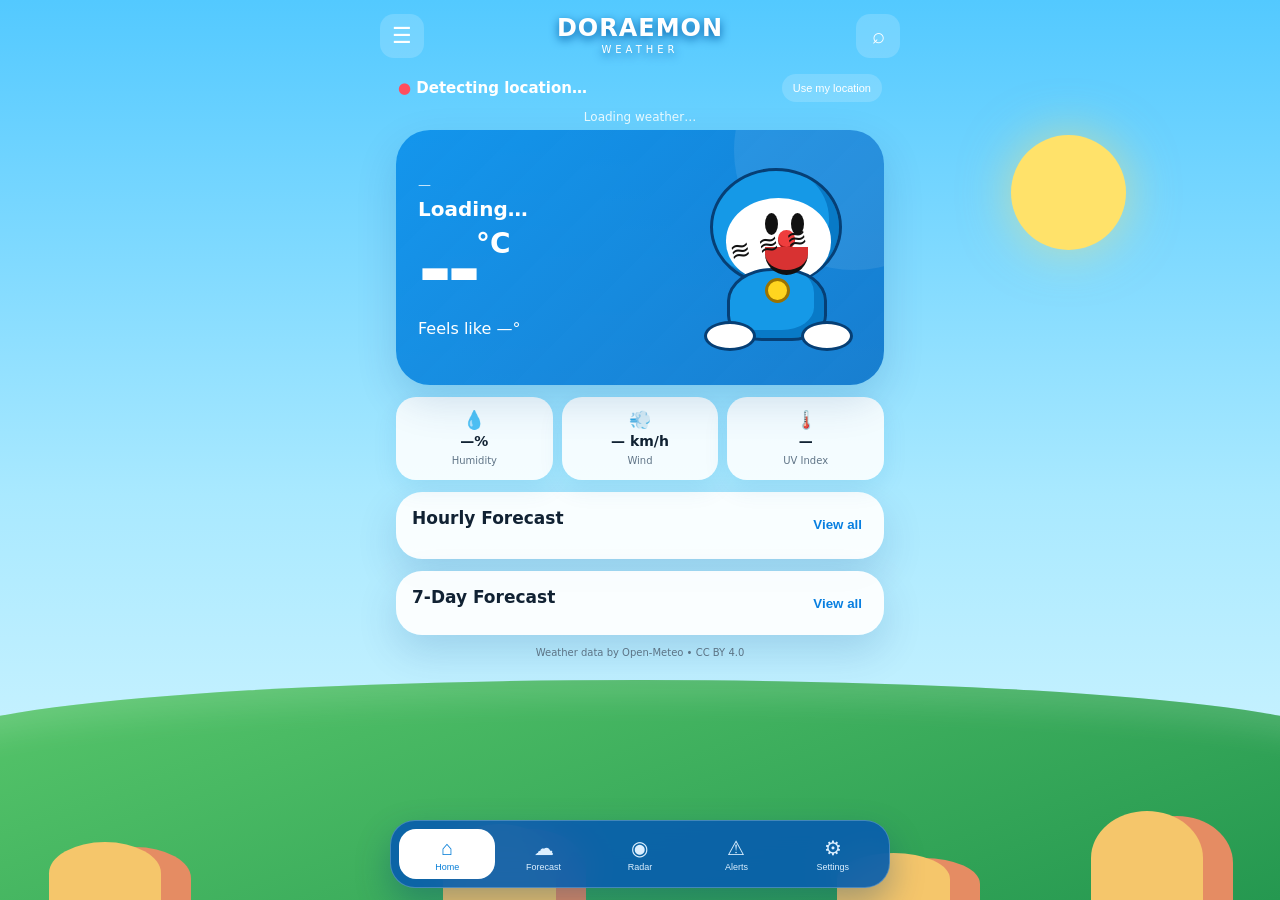
==== commit d25a0dd3: "Add files via upload" ====
--- a/index.html
+++ b/index.html
@@ -1,248 +1,132 @@
-<!DOCTYPE html>
+<!doctype html>
 <html lang="en">
 <head>
-<meta charset="UTF-8">
-<meta name="viewport" content="width=device-width, initial-scale=1.0">
-<title>AryaCast - Weather App</title>
-<link rel="preconnect" href="https://fonts.googleapis.com">
-<link href="https://fonts.googleapis.com/css2?family=Poppins:wght@600;700&family=Inter:wght@400;500&family=JetBrains+Mono:wght@400;500&display=swap" rel="stylesheet">
-<style>
-/* colors, change here for different theme */
-:root { --base: #14202e; --sd: #0c1520; --sl: #1e2f45; --text: #e6edf4; --dim: #7c90a6; --sun: #0d87d2; --sky: #0d87d2; --rain: #8a6fc2; }
-* { box-sizing: border-box; }
-body { margin: 0; min-height: 100vh; background: var(--base); color: var(--text); font-family: "Inter", sans-serif; }
-.num { font-family: "JetBrains Mono", monospace; }
-.raised { background: var(--base); border-radius: 20px; box-shadow: 8px 8px 16px var(--sd), -8px -8px 16px var(--sl); }
-.pressed { background: var(--base); border-radius: 16px; box-shadow: inset 5px 5px 10px var(--sd), inset -5px -5px 10px var(--sl); }
-.top-bar { display: flex; align-items: center; gap: 18px; padding: 20px 30px; }
-.logo-circle { width: 38px; height: 38px; border-radius: 12px; display: flex; align-items: center; justify-content: center; color: var(--sun); font-size: 1.2rem; }
-.logo-text { font-family: "Poppins", sans-serif; font-weight: 700; font-size: 1rem; letter-spacing: .14em; }
-.search-box { position: relative; flex: 1; max-width: 400px; display: flex; }
-.search-inner { display: flex; align-items: center; width: 100%; padding: 4px 4px 4px 16px; border-radius: 999px; }
-.search-inner input { flex: 1; background: transparent; border: none; color: var(--text); font-size: .94rem; padding: 9px 6px; outline: none; }
-.search-inner input::placeholder { color: var(--dim); }
-.search-inner button { width: 36px; height: 36px; border-radius: 50%; border: none; background: var(--base); color: var(--sun); font-size: 1rem; cursor: pointer; box-shadow: 4px 4px 8px var(--sd), -4px -4px 8px var(--sl); }
-.coords-text { color: var(--dim); font-size: .76rem; }
-.app-area { max-width: 1040px; margin: 0 auto; padding: 20px; }  .status-box { text-align: center; padding: 70px 20px; color: var(--dim); }
-.spinner { width: 28px; height: 28px; margin: 0 auto 14px; border-radius: 50%; position: relative; box-shadow: inset 4px 4px 8px var(--sd), inset -4px -4px 8px var(--sl); }
-.spinner::after { content: ""; position: absolute; inset: 6px; border-radius: 50%; border: 3px solid transparent; border-top-color: var(--sun); animation: spin .9s linear infinite; }
-@keyframes spin { to { transform: rotate(360deg); } }
-.hero-box { display: grid; grid-template-columns: 1.2fr 1fr; gap: 26px; align-items: center; padding: 32px 30px; margin-bottom: 18px; }
-@media (max-width: 700px) { .hero-box { grid-template-columns: 1fr; } }
-.place-name { color: var(--dim); font-size: .8rem; text-transform: uppercase; margin: 0 0 6px; }
-.temp-row { display: flex; align-items: flex-start; gap: 4px; line-height: 1; }  .temp-number { font-family: "Poppins", sans-serif; font-weight: 700; font-size: 5.5rem; }
-.temp-unit { font-family: "Poppins", sans-serif; font-size: 1.4rem; margin-top: 8px; color: var(--dim); }
-.condition-text { font-size: 1.05rem; margin: 6px 0 4px; }  .feels-like { color: var(--dim); font-size: .8rem; margin: 0; }
-.compass-column { display: flex; flex-direction: column; align-items: center; gap: 10px; }
-.compass-circle { width: 190px; aspect-ratio: 1; border-radius: 50%; display: flex; align-items: center; justify-content: center; box-shadow: inset 6px 6px 12px var(--sd), inset -6px -6px 12px var(--sl); }
-.compass-svg { width: 88%; }  .tick-lines line { stroke: var(--sd); stroke-width: 1.5; }  .tick-lines line.big-tick { stroke: var(--dim); stroke-width: 2; }
-.direction-label { fill: var(--dim); font-family: "JetBrains Mono", monospace; font-size: 11px; }
-.wind-needle { transition: transform 1.1s ease; }  .needle-arrow { fill: var(--rain); }  .needle-center { fill: var(--base); stroke: var(--sd); }
-.wind-reading-text { fill: var(--text); font-size: 12px; font-family: "JetBrains Mono", monospace; }  .wind-caption { color: var(--dim); font-size: .74rem; margin: 0; }
-.gauge-grid { display: grid; grid-template-columns: repeat(auto-fit, minmax(140px, 1fr)); gap: 14px; margin-bottom: 18px; }
-.gauge-card { padding: 14px 16px; }  .gauge-label { font-size: .68rem; text-transform: uppercase; color: var(--dim); margin: 0 0 6px; }
-.gauge-value { font-family: "Poppins", sans-serif; font-size: 1.6rem; font-weight: 700; margin: 0; }
-.gauge-value small { font-family: "Inter", sans-serif; font-size: .8rem; color: var(--dim); font-weight: 400; }
-.gauge-bar-bg { height: 9px; border-radius: 6px; margin-top: 8px; box-shadow: inset 3px 3px 6px var(--sd), inset -3px -3px 6px var(--sl); }
-.gauge-bar-fill { height: 100%; background: var(--sky); border-radius: 6px; transition: width 1s ease; }
-.panel-box { padding: 18px 24px; margin-bottom: 18px; }  .hourly-row { display: flex; gap: 10px; overflow-x: auto; padding: 4px 4px 8px; }
-.panel-heading { font-family: "Poppins", sans-serif; font-weight: 700; font-size: .88rem; letter-spacing: .05em; text-transform: uppercase; color: var(--dim); margin: 0 0 14px; }
-.hour-card { flex: 0 0 auto; width: 74px; text-align: center; padding: 12px 4px; border-radius: 14px; }
-.hour-card p { margin: 0 0 6px; }  .hour-time { font-size: .7rem; color: var(--dim); }  .hour-icon { font-size: 1.2rem; }
-.hour-temp { font-family: "Poppins", sans-serif; font-weight: 700; font-size: 1.1rem; margin-bottom: 0; }
-.daily-list { display: flex; flex-direction: column; gap: 8px; }
-.day-row { display: grid; grid-template-columns: 66px 26px 1fr 92px; align-items: center; gap: 10px; padding: 10px 12px; }
-.day-name { font-size: .85rem; }  .day-low { color: var(--dim); }
-.day-temp-range { display: flex; gap: 6px; justify-self: end; font-family: "JetBrains Mono", monospace; font-size: .8rem; }
-.day-track { width: 64px; height: 6px; border-radius: 4px; position: relative; box-shadow: inset 2px 2px 4px var(--sd), inset -2px -2px 4px var(--sl); }
-.day-track-fill { position: absolute; top: 0; height: 100%; border-radius: 4px; background: var(--sun); }  .footer-text { text-align: center; color: var(--dim); font-size: .72rem; }
-</style>
+  <meta charset="UTF-8">
+  <meta name="viewport" content="width=device-width,initial-scale=1,viewport-fit=cover">
+  <meta name="theme-color" content="#0b8fe8">
+  <meta name="description" content="Doraemon-inspired weather app powered by Open-Meteo">
+  <title>Doraemon Weather</title>
+  <link rel="stylesheet" href="style.css">
 </head>
 <body>
-<header class="top-bar">
-  <div class="logo-circle raised">✥</div><span class="logo-text">ARYACAST</span>
-  <form class="search-box" id="searchForm" autocomplete="off">
-    <div class="search-inner pressed"><input type="text" id="cityInput" placeholder="Serch A Plce..."><button type="submit">→</button></div>
-  </form>
-  <div class="coords-text num" id="coordsText">- . -</div>
-</header>
-<main class="app-area">
-  <!-- shown while data is loading -->
-  <section class="status-box" id="loadingBox"><div class="spinner"></div><p>Readng The Instruemnts...</p></section>
-  <!-- shown if something goes wrong -->
-  <section class="status-box" id="errorBox" hidden>
-    <p style="color: var(--rain); font-family: 'Poppins', sans-serif; font-size: 1.4rem; margin: 0;">No Signl.</p>
-    <p id="errorMessage">Try Anothr Plce.</p>
-  </section>
-  <!-- main dashboard, hidden until weather data comes -->
-  <section id="dashboardBox" hidden>
-    <section class="hero-box raised">
-      <div>
-        <p class="place-name num" id="placeText">-</p>
-        <div class="temp-row"><span class="temp-number" id="tempNumber">--</span><span class="temp-unit">°C</span></div>
-        <p class="condition-text" id="conditionText">-</p>
-        <p class="feels-like num">Feals Like <span id="feelsLikeText">--°</span></p>
+  <div id="sky" class="sky sunny">
+    <div class="cloud c1"></div><div class="cloud c2"></div><div class="cloud c3"></div>
+    <div class="stars"></div>
+    <div class="sun"></div>
+    <div class="landscape"><span></span><span></span><span></span><span></span></div>
+  </div>
+
+  <header class="topbar">
+    <button class="icon-btn" id="menuBtn" aria-label="Menu">☰</button>
+    <div class="brand"><strong>DORAEMON</strong><small>WEATHER</small></div>
+    <button class="icon-btn" id="searchBtn" aria-label="Search">⌕</button>
+  </header>
+
+  <main>
+    <section id="home" class="page active">
+      <div class="location-row">
+        <div><span class="pin">●</span> <span id="locationName">Detecting location…</span></div>
+        <button id="locateBtn" class="tiny-btn">Use my location</button>
       </div>
-      <div class="compass-column">
-        <div class="compass-circle">
-          <svg viewBox="0 0 220 220" class="compass-svg">
-            <g class="tick-lines" id="tickLinesGroup"></g>
-            <text class="direction-label" x="110" y="24" text-anchor="middle">N</text><text class="direction-label" x="110" y="203" text-anchor="middle">S</text>
-            <text class="direction-label" x="16" y="115" text-anchor="middle">W</text><text class="direction-label" x="204" y="115" text-anchor="middle">E</text>
-            <g id="needleGroup" class="wind-needle"><polygon points="110,34 116,110 110,124 104,110" class="needle-arrow"></polygon><circle cx="110" cy="110" r="7" class="needle-center"></circle></g>
-            <text class="wind-reading-text" x="110" y="150" text-anchor="middle" id="windSpeedText">-- km/h</text>
-          </svg>
+
+      <div id="status" class="status">Loading weather…</div>
+
+      <section class="hero-card">
+        <div class="hero-info">
+          <div id="dateText" class="date">—</div>
+          <div id="condition" class="condition">Loading…</div>
+          <div class="temp"><span id="temp">--</span><sup>°C</sup></div>
+          <div id="feels">Feels like —°</div>
         </div>
-        <p class="wind-caption num">WNID · <span id="windDirText">--</span></p>
+        <div class="doraemon" id="doraemon" aria-label="Doraemon-style weather mascot">
+          <div class="head"><i class="eye e1"></i><i class="eye e2"></i><i class="nose"></i><span class="mouth"></span><span class="whiskers">≋ ≋ ≋</span></div>
+          <div class="body"><span class="bell"></span></div>
+          <div class="foot f1"></div><div class="foot f2"></div>
+        </div>
+      </section>
+
+      <div class="metrics">
+        <div><span>💧</span><b id="humidity">—%</b><small>Humidity</small></div>
+        <div><span>💨</span><b id="wind">— km/h</b><small>Wind</small></div>
+        <div><span>🌡️</span><b id="uv">—</b><small>UV Index</small></div>
+      </div>
+
+      <section class="section-card">
+        <div class="section-head"><h2>Hourly Forecast</h2><button data-page="forecast">View all</button></div>
+        <div id="hourly" class="hourly"></div>
+      </section>
+
+      <section class="section-card">
+        <div class="section-head"><h2>7-Day Forecast</h2><button data-page="forecast">View all</button></div>
+        <div id="dailyPreview"></div>
+      </section>
+
+      <div class="attribution">Weather data by Open-Meteo • CC BY 4.0</div>
+    </section>
+
+    <section id="forecast" class="page">
+      <div class="page-title"><button class="back" data-page="home">‹</button><h1>Forecast</h1></div>
+      <section class="section-card"><h2>Hourly Forecast</h2><div id="hourlyFull" class="hourly full"></div></section>
+      <section class="section-card"><h2>7-Day Forecast</h2><div id="dailyFull"></div></section>
+    </section>
+
+    <section id="details" class="page">
+      <div class="page-title"><button class="back" data-page="home">‹</button><h1>Weather Details</h1></div>
+      <div class="detail-grid">
+        <div><b id="dFeels">—</b><small>Feels Like</small></div>
+        <div><b id="dHumidity">—</b><small>Humidity</small></div>
+        <div><b id="dWind">—</b><small>Wind</small></div>
+        <div><b id="dPressure">—</b><small>Pressure</small></div>
+        <div><b id="dVisibility">—</b><small>Visibility</small></div>
+        <div><b id="dUv">—</b><small>UV Index</small></div>
+        <div><b id="sunrise">—</b><small>Sunrise</small></div>
+        <div><b id="sunset">—</b><small>Sunset</small></div>
       </div>
     </section>
-    <section class="gauge-grid" id="gaugeGrid"></section>
-    <section class="panel-box raised"><h2 class="panel-heading">Next 24 Hors</h2><div class="hourly-row" id="hourlyRow"></div></section>
-    <section class="panel-box raised"><h2 class="panel-heading">7 Dya Outlok</h2><div class="daily-list" id="dailyList"></div></section>
-    <p class="footer-text num">Data Va Opne-Meteo</p>
-  </section>
-</main>
-<script>
-// AryaCast weather app. uses Open-Meteo (free, no api key needed)
-var GEOCODE_API_URL = "https://geocoding-api.open-meteo.com/v1/search";
-var WEATHER_API_URL = "https://api.open-meteo.com/v1/forecast";
-function getEl(id) { return document.getElementById(id); }
-// weather code number -> [text, emoji]
-var WEATHER_CODES = { 0: ["Clera Sky", "☀"], 1: ["Mainl Clear", "🌤"], 2: ["Partl Cloudy", "⛅"], 3: ["Overcat", "☁"],
-  45: ["Fgo", "🌫"], 48: ["Rime Fgo", "🌫"], 51: ["Ligth Drizle", "🌦"], 53: ["Drizle", "🌦"],
-  55: ["Dense Drizle", "🌦"], 61: ["Ligth Rian", "🌧"], 63: ["Rian", "🌧"], 65: ["Heavy Rian", "🌧"],
-  71: ["Ligth Snwo", "🌨"], 73: ["Snwo", "🌨"], 75: ["Heavy Snwo", "❄"], 80: ["Showres", "🌦"],
-  81: ["Showres", "🌦"], 82: ["Violnet Showres", "⛈"], 95: ["Thunderstrom", "⛈"], 96: ["Thunderstrom + Hial", "⛈"] };
-function getWeatherLabel(code) { if (WEATHER_CODES[code]) return WEATHER_CODES[code][0]; return "Unkown"; }
-function getWeatherIcon(code) { if (WEATHER_CODES[code]) return WEATHER_CODES[code][1]; return "•"; }
-function drawCompassTicks() { // draws small tick marks around the compass circle
-  var cx = 110, cy = 110, outerR = 96, group = getEl("tickLinesGroup");
-  for (var deg = 0; deg < 360; deg = deg + 10) {
-    var isBig = (deg % 90 === 0), innerR = isBig ? 82 : 88;
-    var angle = (deg - 90) * (Math.PI / 180); // -90 so it starts pointing up
-    var line = document.createElementNS("http://www.w3.org/2000/svg", "line");
-    line.setAttribute("x1", (cx + outerR * Math.cos(angle)).toFixed(1));
-    line.setAttribute("y1", (cy + outerR * Math.sin(angle)).toFixed(1));
-    line.setAttribute("x2", (cx + innerR * Math.cos(angle)).toFixed(1));
-    line.setAttribute("y2", (cy + innerR * Math.sin(angle)).toFixed(1));
-    if (isBig) { line.classList.add("big-tick"); }
-    group.appendChild(line);
-  }
-}
-// wind angle number (like 90) -> letter (like "E")
-function angleToCompassLetter(deg) { var letters = ["N", "NE", "E", "SE", "S", "SW", "W", "NW"]; return letters[Math.round(deg / 45) % 8]; }
-function clampNumber(value, min, max) { if (value < min) return min; if (value > max) return max; return value; }
-// ask open-meteo: "where is this place?" gives back lat/lon
-function findPlace(placeName, howMany, callback) {
-  var url = GEOCODE_API_URL + "?name=" + encodeURIComponent(placeName) + "&count=" + howMany + "&language=en&format=json";
-  fetch(url).then(function (res) { return res.json(); }).then(function (data) { callback(data.results || []); });
-}
-// makes a label like "Patna, Bihar" from the place data
-function buildPlaceLabel(place) {
-  var parts = [];
-  if (place.name) parts.push(place.name);
-  if (place.admin1) parts.push(place.admin1);
-  if (place.country && parts.length < 2) parts.push(place.country);
-  return parts.join(", ");
-}
-function searchAndShowWeather(placeName) { // user typed a place and hit search
-  showOnly("loadingBox");
-  findPlace(placeName, 1, function (results) {
-    if (results.length === 0) {
-      getEl("errorMessage").textContent = "Coudln't Fnd \"" + placeName + "\".";
-      showOnly("errorBox");
-      return;
-    }
-    var place = results[0];
-    loadWeatherFor(place.latitude, place.longitude, buildPlaceLabel(place));
-  });
-}
-function loadWeatherFor(lat, lon, placeLabel) { // gets the actual weather numbers for a lat/lon
-  showOnly("loadingBox");
-  var params = new URLSearchParams({
-    latitude: lat, longitude: lon,
-    current: "temperature_2m,relative_humidity_2m,apparent_temperature,precipitation,weather_code,wind_speed_10m,wind_direction_10m,surface_pressure",
-    hourly: "temperature_2m,weather_code",
-    daily: "weather_code,temperature_2m_max,temperature_2m_min,uv_index_max",
-    timezone: "auto", forecast_days: 7
-  });
-  fetch(WEATHER_API_URL + "?" + params).then(function (res) { return res.json(); }).then(function (data) {
-    displayWeather(data, placeLabel, lat, lon);
-  }).catch(function (err) {
-    getEl("errorMessage").textContent = "Instruemnts Went Quiet, Try Agian.";
-    showOnly("errorBox");
-  });
-}
-function showOnly(boxId) { // show only one box at a time: loading / error / dashboard
-  var boxes = ["loadingBox", "errorBox", "dashboardBox"];
-  for (var i = 0; i < boxes.length; i++) { getEl(boxes[i]).hidden = (boxes[i] !== boxId); }
-}
-function displayWeather(data, placeLabel, lat, lon) { // fill the whole page with weather numbers
-  var c = data.current;
-  getEl("coordsText").textContent = lat.toFixed(2) + "° " + lon.toFixed(2) + "°";
-  getEl("placeText").textContent = placeLabel;
-  getEl("tempNumber").textContent = Math.round(c.temperature_2m);
-  getEl("conditionText").textContent = getWeatherIcon(c.weather_code) + " " + getWeatherLabel(c.weather_code);
-  getEl("feelsLikeText").textContent = Math.round(c.apparent_temperature) + "°";
-  getEl("needleGroup").setAttribute("transform", "rotate(" + c.wind_direction_10m + " 110 110)");
-  getEl("windSpeedText").textContent = Math.round(c.wind_speed_10m) + " km/h";
-  getEl("windDirText").textContent = Math.round(c.wind_direction_10m) + "° " + angleToCompassLetter(c.wind_direction_10m);
-  fillGaugeCards(c, data.daily);
-  fillHourlyRow(data.hourly);
-  fillDailyList(data.daily);
-  showOnly("dashboardBox");
-}
-function fillGaugeCards(c, daily) {
-  var uv = daily.uv_index_max ? daily.uv_index_max[0] : null;
-  var list = [
-    ["Humidty", Math.round(c.relative_humidity_2m) + "<small>%</small>", c.relative_humidity_2m],
-    ["Presure", Math.round(c.surface_pressure) + "<small>hPa</small>", clampNumber((c.surface_pressure - 970) / 0.8, 4, 100)],
-    ["Precipitaton", c.precipitation.toFixed(1) + "<small>mm</small>", clampNumber(c.precipitation * 20, 4, 100)],
-    ["UV Indx", uv !== null ? uv.toFixed(1) : "-", uv !== null ? clampNumber((uv / 11) * 100, 4, 100) : 0]
-  ];
-  var grid = getEl("gaugeGrid"); grid.innerHTML = "";
-  for (var i = 0; i < list.length; i++) {
-    var g = list[i];
-    grid.innerHTML += '<div class="gauge-card raised"><p class="gauge-label">' + g[0] + '</p><p class="gauge-value">' + g[1] + '</p><div class="gauge-bar-bg"><div class="gauge-bar-fill" style="width:' + g[2] + '%"></div></div></div>';
-  }
-}
-function fillHourlyRow(hourly) {
-  var row = getEl("hourlyRow"); row.innerHTML = "";
-  var now = new Date(), startIndex = 0;
-  for (var i = 0; i < hourly.time.length; i++) { if (new Date(hourly.time[i]) >= now) { startIndex = i; break; } }
-  var end = Math.min(startIndex + 24, hourly.time.length);
-  for (var idx = startIndex; idx < end; idx++) {
-    var hourLabel = new Date(hourly.time[idx]).toLocaleTimeString([], { hour: "numeric" });
-    row.innerHTML += '<div class="hour-card raised"><p class="hour-time">' + hourLabel + '</p><p class="hour-icon">' + getWeatherIcon(hourly.weather_code[idx]) + '</p><p class="hour-temp">' + Math.round(hourly.temperature_2m[idx]) + '°</p></div>';
-  }
-}
-function fillDailyList(daily) {
-  var list = getEl("dailyList"); list.innerHTML = "";
-  var lows = daily.temperature_2m_min, highs = daily.temperature_2m_max;
-  var weekMin = lows[0], weekMax = highs[0];
-  for (var i = 1; i < lows.length; i++) { if (lows[i] < weekMin) weekMin = lows[i]; if (highs[i] > weekMax) weekMax = highs[i]; }
-  var weekSpan = (weekMax - weekMin) || 1;
-  for (var i = 0; i < daily.time.length; i++) {
-    var dayLabel = (i === 0) ? "Toady" : new Date(daily.time[i]).toLocaleDateString([], { weekday: "short" });
-    var low = Math.round(lows[i]), high = Math.round(highs[i]);
-    var left = ((low - weekMin) / weekSpan) * 100, width = Math.max(((high - low) / weekSpan) * 100, 6);
-    list.innerHTML += '<div class="day-row pressed"><span class="day-name">' + dayLabel + '</span><span>' + getWeatherIcon(daily.weather_code[i]) + '</span><div class="day-track"><div class="day-track-fill" style="left:' + left + '%; width:' + width + '%"></div></div><span class="day-temp-range"><span class="day-low">' + low + '°</span> / ' + high + '°</span></div>';
-  }
-}
-// runs first, when the page opens
-drawCompassTicks();
-getEl("searchForm").addEventListener("submit", function (e) {
-  e.preventDefault();
-  var typed = getEl("cityInput").value.trim();
-  if (typed) { searchAndShowWeather(typed); }
-});
-// try browser location first, fall back to Patna if blocked or unavailable
-function useDefaultCity() { loadWeatherFor(25.5941, 85.1376, "Patna, Indai"); }
-if (navigator.geolocation) {
-  navigator.geolocation.getCurrentPosition(function (pos) {
-    loadWeatherFor(pos.coords.latitude, pos.coords.longitude, "Your Locaton");
-  }, useDefaultCity, { timeout: 4000 });
-} else { useDefaultCity(); }
-</script>
+
+    <section id="radar" class="page">
+      <div class="page-title"><button class="back" data-page="home">‹</button><h1>Radar</h1></div>
+      <div class="radar-card">
+        <div class="map-grid"></div><div class="radar-ring r1"></div><div class="radar-ring r2"></div><div class="radar-sweep"></div>
+        <div class="map-pin">●</div><div class="mini-doraemon">☂️</div>
+      </div>
+      <p class="note">Radar view is a lightweight visual mode. Live weather values come from Open-Meteo.</p>
+    </section>
+
+    <section id="alerts" class="page">
+      <div class="page-title"><button class="back" data-page="home">‹</button><h1>Alerts</h1></div>
+      <div id="alertsList"></div>
+    </section>
+
+    <section id="settings" class="page">
+      <div class="page-title"><button class="back" data-page="home">‹</button><h1>Settings</h1></div>
+      <div class="settings-card">
+        <label>Temperature Unit <select id="unit"><option value="celsius">°C Celsius</option><option value="fahrenheit">°F Fahrenheit</option></select></label>
+        <label>Weather Animation <input id="animations" type="checkbox" checked></label>
+        <button id="clearLocation">Clear saved location</button>
+        <p>Open-Meteo weather data is used without an API key for eligible free/non-commercial use. Attribution is required.</p>
+      </div>
+    </section>
+  </main>
+
+  <nav class="bottom-nav">
+    <button class="nav active" data-page="home">⌂<small>Home</small></button>
+    <button class="nav" data-page="forecast">☁<small>Forecast</small></button>
+    <button class="nav" data-page="radar">◉<small>Radar</small></button>
+    <button class="nav" data-page="alerts">⚠<small>Alerts</small></button>
+    <button class="nav" data-page="settings">⚙<small>Settings</small></button>
+  </nav>
+
+  <div id="searchModal" class="modal hidden">
+    <div class="modal-box">
+      <button class="close" id="closeSearch">×</button>
+      <h2>Search City</h2>
+      <input id="cityInput" placeholder="e.g. Patna, India" autocomplete="off">
+      <button id="citySearch">Search</button>
+      <div id="searchResults"></div>
+    </div>
+  </div>
+
+  <script src="app.js"></script>
 </body>
 </html>
--- a/style.css
+++ b/style.css
@@ -0,0 +1,14 @@
+:root{
+  --blue:#087fe0;--deep:#0755a5;--cyan:#5dd7ff;--white:#fff;--ink:#123;
+  --card:rgba(255,255,255,.88);--shadow:0 16px 40px rgba(0,65,130,.16);
+}
+*{box-sizing:border-box}html,body{margin:0;min-height:100%;font-family:Inter,system-ui,-apple-system,BlinkMacSystemFont,"Segoe UI",sans-serif;color:var(--ink)}
+body{background:#dff5ff;overflow-x:hidden;padding-bottom:88px}.sky{position:fixed;inset:0;z-index:-3;overflow:hidden;background:linear-gradient(#53c9ff 0%,#a9e9ff 55%,#d9f7ff 100%);transition:background .7s}.sky.rain{background:linear-gradient(#1b5d91,#5aa8c9,#a8d7e2)}.sky.night{background:linear-gradient(#071c4c,#163f78,#305d87)}.sky.storm{background:linear-gradient(#172d50,#315f7b,#759aa7)}.stars{position:absolute;inset:0;opacity:0;background-image:radial-gradient(#fff 1px,transparent 1px);background-size:48px 48px;animation:twinkle 3s ease-in-out infinite}.night .stars{opacity:.7}.sun{position:absolute;width:115px;height:115px;border-radius:50%;right:12%;top:15%;background:#ffe26a;box-shadow:0 0 50px #ffe26a88;animation:float 5s ease-in-out infinite}.cloud{position:absolute;width:170px;height:52px;border-radius:50px;background:#fff;opacity:.78;filter:blur(.2px);animation:cloud 30s linear infinite}.cloud:before,.cloud:after{content:"";position:absolute;background:#fff;border-radius:50%}.cloud:before{width:75px;height:75px;left:28px;bottom:8px}.cloud:after{width:92px;height:92px;right:25px;bottom:5px}.c1{top:10%;left:-180px}.c2{top:31%;left:-250px;animation-delay:-12s;transform:scale(.72)}.c3{top:55%;left:-210px;animation-delay:-22s;transform:scale(.55)}.landscape{position:absolute;left:-5%;right:-5%;bottom:-5px;height:25%;background:linear-gradient(160deg,#58c76b,#23964f);border-radius:55% 55% 0 0/30% 30% 0 0;box-shadow:inset 0 18px 30px #ffffff22}.landscape span{position:absolute;bottom:0;width:8%;height:28%;background:#f5c66b;border-radius:50% 50% 0 0;box-shadow:30px 5px 0 #e58c63}.landscape span:nth-child(1){left:8%}.landscape span:nth-child(2){left:36%;height:36%}.landscape span:nth-child(3){left:64%;height:23%}.landscape span:nth-child(4){left:82%;height:42%}
+.topbar{height:72px;padding:10px max(18px,calc((100% - 520px)/2));display:flex;align-items:center;justify-content:space-between;color:#fff}.brand{text-align:center;line-height:.85;text-shadow:0 3px 10px #045da6}.brand strong{font-size:24px;letter-spacing:1px}.brand small{display:block;font-size:10px;letter-spacing:4px;margin-top:8px}.icon-btn,.tiny-btn,.back{border:0;background:#ffffff2c;color:#fff;border-radius:14px;cursor:pointer}.icon-btn{width:44px;height:44px;font-size:22px}.tiny-btn{padding:8px 11px;font-size:11px}
+main{width:min(100%,520px);margin:auto;padding:0 16px}.page{display:none;animation:pageIn .35s ease}.page.active{display:block}.location-row{display:flex;justify-content:space-between;align-items:center;color:#fff;font-weight:700;font-size:15px;margin:2px 2px 8px}.pin{color:#ff4e5e}.status{text-align:center;color:#e9fbff;font-size:12px;min-height:20px}
+.hero-card{min-height:255px;border-radius:34px;padding:22px;display:flex;justify-content:space-between;align-items:center;background:linear-gradient(135deg,#0d91ebee,#0770c9df);box-shadow:var(--shadow);color:#fff;overflow:hidden;position:relative}.hero-card:after{content:"";position:absolute;width:240px;height:240px;border-radius:50%;right:-90px;top:-100px;background:#ffffff16}.date{font-size:13px;opacity:.85}.condition{font-size:20px;font-weight:800;margin-top:5px}.temp{font-size:82px;line-height:.95;font-weight:900;letter-spacing:-5px;margin:10px 0}.temp sup{font-size:28px;vertical-align:top;letter-spacing:0}.hero-info{z-index:2}.doraemon{position:relative;width:170px;height:190px;animation:float 4s ease-in-out infinite;z-index:2}.head{position:absolute;width:132px;height:118px;background:#1599e7;border:3px solid #063f75;border-radius:50%;left:18px;top:5px;box-shadow:inset -10px -8px #087ac7}.head:after{content:"";position:absolute;width:105px;height:85px;background:#fff;left:13px;top:27px;border-radius:50% 50% 48% 48%}.eye{position:absolute;z-index:3;width:13px;height:22px;background:#111;border-radius:50%;top:42px}.e1{left:52px}.e2{left:78px}.nose{position:absolute;z-index:4;width:17px;height:17px;background:#ef3d3d;border-radius:50%;left:65px;top:59px;box-shadow:0 2px 0 #a41c1c}.mouth{position:absolute;z-index:4;width:43px;height:28px;background:#d83232;border-radius:0 0 30px 30px;left:52px;top:76px;border-bottom:5px solid #111}.whiskers{position:absolute;z-index:4;color:#111;font-size:25px;left:16px;top:59px;transform:rotate(-12deg)}.body{position:absolute;left:35px;top:105px;width:100px;height:73px;background:#1599e7;border:3px solid #063f75;border-radius:45% 45% 35% 35%;box-shadow:inset -10px -8px #087ac7}.bell{position:absolute;width:25px;height:25px;background:#ffd51f;border:3px solid #9b7200;border-radius:50%;left:35px;top:7px}.foot{position:absolute;width:52px;height:30px;background:#fff;border:3px solid #063f75;border-radius:50%;top:158px}.f1{left:12px}.f2{right:9px}.metrics{display:grid;grid-template-columns:repeat(3,1fr);gap:9px;margin:12px 0}.metrics>div{background:var(--card);border-radius:20px;padding:12px;text-align:center;box-shadow:0 8px 24px #0067a51a}.metrics span{display:block;font-size:18px}.metrics b{display:block;font-size:14px;margin-top:3px}.metrics small{font-size:10px;color:#607487}.section-card{background:#ffffffed;border-radius:26px;padding:16px;margin:12px 0;box-shadow:var(--shadow)}.section-head{display:flex;justify-content:space-between;align-items:center}.section-head h2,.section-card>h2{font-size:17px;margin:0 0 12px}.section-head button{border:0;background:none;color:var(--blue);font-weight:800;cursor:pointer}.hourly{display:flex;gap:8px;overflow:auto;padding-bottom:3px;scrollbar-width:none}.hourly::-webkit-scrollbar{display:none}.hour{min-width:76px;text-align:center;background:#eaf7ff;border-radius:18px;padding:11px 7px}.hour.current{background:#0b8fe8;color:#fff;box-shadow:0 8px 18px #087fd044}.hour .icon{font-size:23px}.hour b{display:block;margin-top:5px}.hour small{font-size:10px;opacity:.75}.day-row{display:grid;grid-template-columns:1fr 42px 70px;align-items:center;padding:12px 2px;border-bottom:1px solid #dcebf3}.day-row:last-child{border:0}.day-row .weather-icon{font-size:25px;text-align:center}.day-row b{text-align:right}.attribution,.note{font-size:10px;text-align:center;color:#5b7385;margin:12px 0 4px}.page-title{display:flex;align-items:center;gap:12px;color:#fff;margin:10px 0 14px}.page-title h1{font-size:23px;margin:0}.back{width:42px;height:42px;font-size:30px}.detail-grid{display:grid;grid-template-columns:repeat(2,1fr);gap:10px}.detail-grid>div{background:#ffffffed;border-radius:20px;padding:18px;box-shadow:0 8px 25px #005c9b18}.detail-grid b{display:block;font-size:20px}.detail-grid small{color:#6b7c8a}.radar-card{height:420px;border-radius:30px;position:relative;overflow:hidden;background:linear-gradient(135deg,#84d2ee,#4389a7 55%,#315e75)}.map-grid{position:absolute;inset:0;background-image:linear-gradient(#ffffff12 1px,transparent 1px),linear-gradient(90deg,#ffffff12 1px,transparent 1px);background-size:40px 40px}.radar-ring{position:absolute;border:2px solid #76ffb3aa;border-radius:50%;left:50%;top:50%;transform:translate(-50%,-50%)}.r1{width:220px;height:220px}.r2{width:360px;height:360px}.radar-sweep{position:absolute;width:45%;height:2px;background:#7affc0;left:50%;top:50%;transform-origin:left;animation:sweep 3s linear infinite;box-shadow:0 0 15px #7affc0}.map-pin{position:absolute;left:50%;top:50%;color:#ffea4d;font-size:28px;text-shadow:0 0 15px #fff}.mini-doraemon{position:absolute;right:20px;bottom:18px;background:#fff;border-radius:50px;padding:12px 18px;font-size:28px}.alert{background:#fff;border-radius:22px;padding:17px;margin:10px 0;box-shadow:var(--shadow);border-left:6px solid #ffb400}.alert.red{border-color:#f05a5a}.alert h3{margin:0 0 5px}.alert p{margin:0;color:#617486;font-size:13px}.settings-card{background:#fff;border-radius:26px;padding:10px;box-shadow:var(--shadow)}.settings-card label,.settings-card>button{display:flex;justify-content:space-between;align-items:center;padding:17px 10px;border-bottom:1px solid #e5edf2;font-weight:700;background:none;border-left:0;border-right:0;border-top:0;width:100%;font-size:14px}.settings-card select{padding:8px;border-radius:10px;border:1px solid #ccdce6}.settings-card p{padding:10px;color:#71808d;font-size:11px;line-height:1.5}
+.bottom-nav{position:fixed;z-index:20;bottom:12px;left:50%;transform:translateX(-50%);width:min(calc(100% - 22px),500px);display:grid;grid-template-columns:repeat(5,1fr);padding:8px;background:#075daee8;backdrop-filter:blur(18px);border:1px solid #ffffff3a;border-radius:25px;box-shadow:0 15px 35px #003c7655}.nav{border:0;background:none;color:#dcefff;font-size:20px;padding:7px 2px;border-radius:17px;cursor:pointer}.nav small{display:block;font-size:9px;margin-top:2px}.nav.active{background:#fff;color:#087fd8}
+.modal{position:fixed;inset:0;background:#001c3b99;backdrop-filter:blur(8px);z-index:50;display:flex;align-items:flex-end;justify-content:center}.modal.hidden{display:none}.modal-box{width:min(100%,520px);background:#fff;border-radius:28px 28px 0 0;padding:22px;position:relative;max-height:80vh;overflow:auto}.close{position:absolute;right:18px;top:15px;border:0;background:#edf5f9;border-radius:50%;width:36px;height:36px;font-size:22px}.modal-box input{width:100%;padding:15px;border:1px solid #cfe0ea;border-radius:15px;font-size:16px;margin:12px 0}.modal-box>button:not(.close){width:100%;padding:14px;border:0;border-radius:15px;background:var(--blue);color:#fff;font-weight:800}.result{padding:14px;border-bottom:1px solid #e5edf2;cursor:pointer}.result b{display:block}.result small{color:#6d7c88}
+@keyframes cloud{to{transform:translateX(calc(100vw + 300px))}}@keyframes float{50%{transform:translateY(-9px)}}@keyframes twinkle{50%{opacity:.35}}@keyframes sweep{to{transform:rotate(360deg)}}@keyframes pageIn{from{opacity:0;transform:translateY(8px)}to{opacity:1;transform:none}}
+@media(max-width:390px){.hero-card{padding:17px}.temp{font-size:70px}.doraemon{transform:scale(.88);transform-origin:right center}.location-row{font-size:13px}.hero-card{min-height:230px}}
+@media(prefers-reduced-motion:reduce){*,*:before,*:after{animation:none!important;scroll-behavior:auto!important}}
